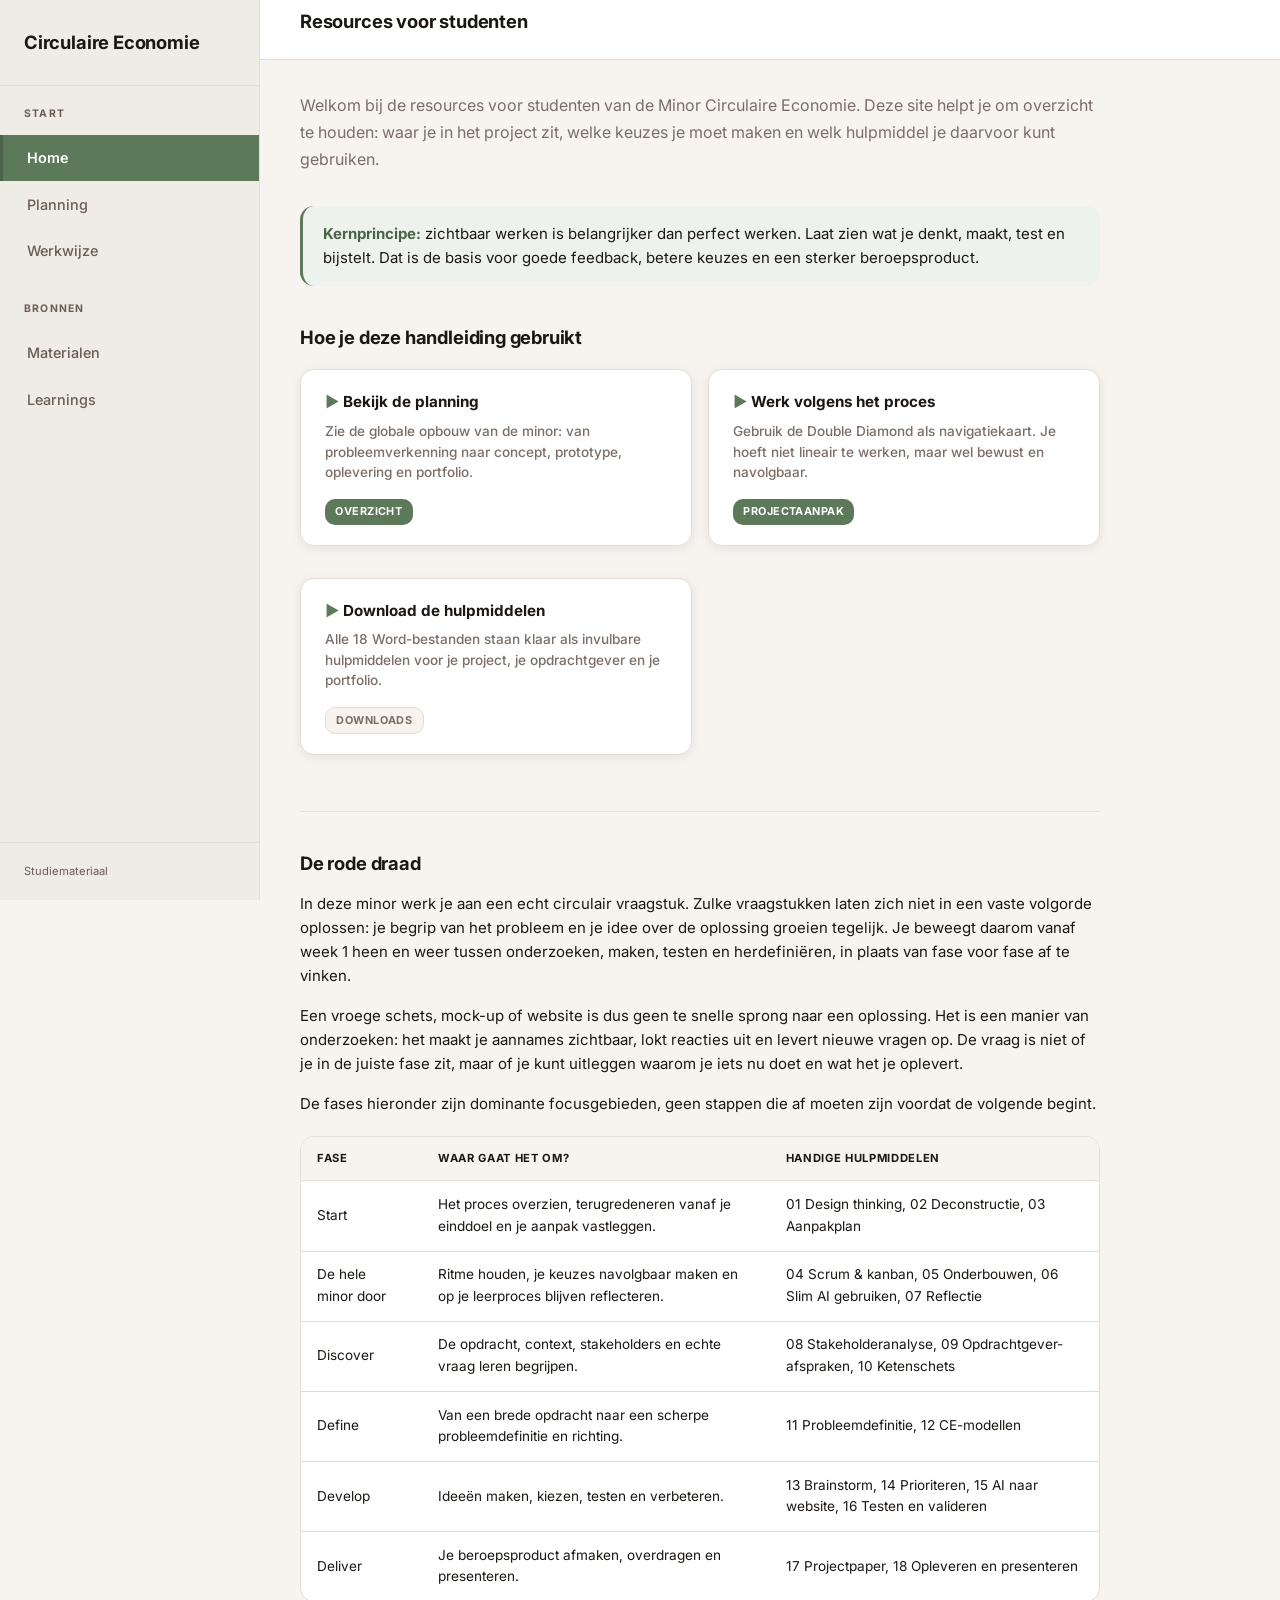
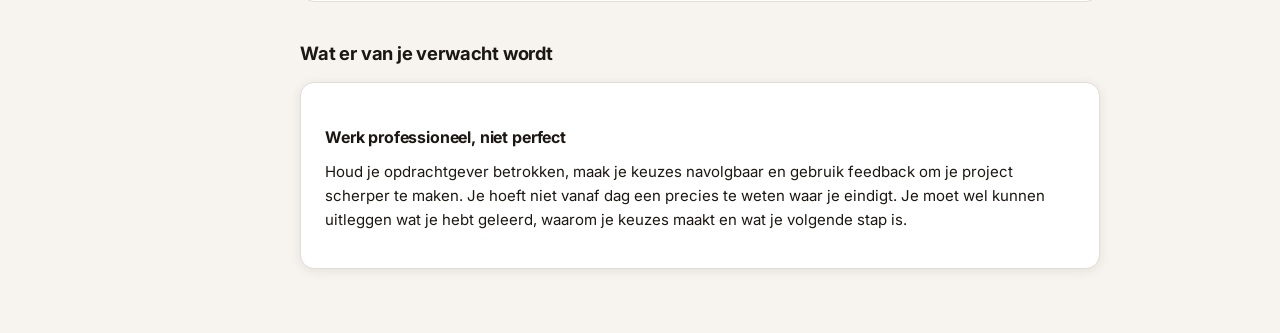
==== index.html @ d9926cb7 "Green Office-ontwerp en HAN-vermeldingen eruit De site is niet officieel van de HAN; met de naam ero" ====
<!DOCTYPE html>
<html lang="nl">
<head>
  <meta charset="UTF-8">
  <meta name="viewport" content="width=device-width, initial-scale=1.0">
  <title>Resources voor studenten | Circulaire Economie</title>
  <link rel="preconnect" href="https://fonts.googleapis.com">
  <link rel="preconnect" href="https://fonts.gstatic.com" crossorigin>
  <link rel="stylesheet" href="https://fonts.googleapis.com/css2?family=Inter:wght@400;500;600;700&display=swap">
  <link rel="stylesheet" href="style.css">
</head>
<body>
  <div class="layout">
    <div class="sidebar-overlay" onclick="toggleMenu()"></div>
    <aside class="sidebar" id="sidebar">
      <div class="sidebar-header">
        <div class="sidebar-brand">
          <span class="brand-title">Circulaire Economie</span>
        </div>
      </div>
      <nav class="sidebar-nav">
        <div class="nav-section">
          <div class="nav-section-title">Start</div>
          <a href="index.html" class="nav-link active">Home</a>
          <a href="planning.html" class="nav-link">Planning</a>
          <a href="werkwijze.html" class="nav-link">Werkwijze</a>
        </div>
        <div class="nav-section">
          <div class="nav-section-title">Bronnen</div>
          <a href="materialen.html" class="nav-link">Materialen</a>
          <a href="learnings.html" class="nav-link">Learnings</a>
        </div>
      </nav>
      <div class="sidebar-footer">Studiemateriaal</div>
    </aside>

    <main class="main">
      <header class="main-header">
        <button class="mobile-menu-btn" onclick="toggleMenu()">&#9776;</button>
        <h1 class="page-title">Resources voor studenten</h1>
      </header>

      <div class="main-content">
        <p class="lead">
          Welkom bij de resources voor studenten van de Minor Circulaire Economie. Deze site helpt je om overzicht te houden:
          waar je in het project zit, welke keuzes je moet maken en welk hulpmiddel je daarvoor kunt gebruiken.
        </p>

        <div class="callout callout-primary">
          <p><strong>Kernprincipe:</strong> zichtbaar werken is belangrijker dan perfect werken. Laat zien wat je denkt,
          maakt, test en bijstelt. Dat is de basis voor goede feedback, betere keuzes en een sterker beroepsproduct.</p>
        </div>

        <h2>Hoe je deze handleiding gebruikt</h2>
        <div class="card-grid">
          <a href="planning.html" class="card-link">
            <div class="card">
              <div class="card-title"><span class="icon">&#9654;</span> Bekijk de planning</div>
              <p class="card-text">Zie de globale opbouw van de minor: van probleemverkenning naar concept, prototype, oplevering en portfolio.</p>
              <span class="badge badge-primary">Overzicht</span>
            </div>
          </a>
          <a href="werkwijze.html" class="card-link">
            <div class="card">
              <div class="card-title"><span class="icon">&#9654;</span> Werk volgens het proces</div>
              <p class="card-text">Gebruik de Double Diamond als navigatiekaart. Je hoeft niet lineair te werken, maar wel bewust en navolgbaar.</p>
              <span class="badge badge-primary">Projectaanpak</span>
            </div>
          </a>
          <a href="materialen.html" class="card-link">
            <div class="card">
              <div class="card-title"><span class="icon">&#9654;</span> Download de hulpmiddelen</div>
              <p class="card-text">Alle 18 Word-bestanden staan klaar als invulbare hulpmiddelen voor je project, je opdrachtgever en je portfolio.</p>
              <span class="badge badge-muted">Downloads</span>
            </div>
          </a>
        </div>

        <div class="divider"></div>

        <h2>De rode draad</h2>
        <p>
          In deze minor werk je aan een echt circulair vraagstuk. Zulke vraagstukken laten zich niet in een vaste
          volgorde oplossen: je begrip van het probleem en je idee over de oplossing groeien tegelijk. Je beweegt
          daarom vanaf week 1 heen en weer tussen onderzoeken, maken, testen en herdefiniëren, in plaats van fase
          voor fase af te vinken.
        </p>
        <p>
          Een vroege schets, mock-up of website is dus geen te snelle sprong naar een oplossing. Het is een manier
          van onderzoeken: het maakt je aannames zichtbaar, lokt reacties uit en levert nieuwe vragen op. De vraag
          is niet of je in de juiste fase zit, maar of je kunt uitleggen waarom je iets nu doet en wat het je oplevert.
        </p>
        <p>
          De fases hieronder zijn dominante focusgebieden, geen stappen die af moeten zijn voordat de volgende begint.
        </p>

        <div class="table-wrap">
          <table>
            <thead>
              <tr>
                <th>Fase</th>
                <th>Waar gaat het om?</th>
                <th>Handige hulpmiddelen</th>
              </tr>
            </thead>
            <tbody>
              <tr>
                <td>Start</td>
                <td>Het proces overzien, terugredeneren vanaf je einddoel en je aanpak vastleggen.</td>
                <td>01 Design thinking, 02 Deconstructie, 03 Aanpakplan</td>
              </tr>
              <tr>
                <td>De hele minor door</td>
                <td>Ritme houden, je keuzes navolgbaar maken en op je leerproces blijven reflecteren.</td>
                <td>04 Scrum &amp; kanban, 05 Onderbouwen, 06 Slim AI gebruiken, 07 Reflectie</td>
              </tr>
              <tr>
                <td>Discover</td>
                <td>De opdracht, context, stakeholders en echte vraag leren begrijpen.</td>
                <td>08 Stakeholderanalyse, 09 Opdrachtgever-afspraken, 10 Ketenschets</td>
              </tr>
              <tr>
                <td>Define</td>
                <td>Van een brede opdracht naar een scherpe probleemdefinitie en richting.</td>
                <td>11 Probleemdefinitie, 12 CE-modellen</td>
              </tr>
              <tr>
                <td>Develop</td>
                <td>Ideeën maken, kiezen, testen en verbeteren.</td>
                <td>13 Brainstorm, 14 Prioriteren, 15 AI naar website, 16 Testen en valideren</td>
              </tr>
              <tr>
                <td>Deliver</td>
                <td>Je beroepsproduct afmaken, overdragen en presenteren.</td>
                <td>17 Projectpaper, 18 Opleveren en presenteren</td>
              </tr>
            </tbody>
          </table>
        </div>

        <h2>Wat er van je verwacht wordt</h2>
        <div class="card">
          <h3>Werk professioneel, niet perfect</h3>
          <p>
            Houd je opdrachtgever betrokken, maak je keuzes navolgbaar en gebruik feedback om je project scherper te maken.
            Je hoeft niet vanaf dag een precies te weten waar je eindigt. Je moet wel kunnen uitleggen wat je hebt geleerd,
            waarom je keuzes maakt en wat je volgende stap is.
          </p>
        </div>
      </div>
    </main>
  </div>
  <script src="script.js"></script>
</body>
</html>
---- style.css ----
/* HAN Fonts */
/* CSS Variables */
:root {
  /* Green Office-palet, overgenomen uit lib/theme.dart van de Flutter-app. */
  --accent: #5C7A5A;            /* saliegroen */
  --accent-donker: #4A6349;
  --accent-licht: #EDF3EC;
  --accent-medium: #D0E3CF;
  --inkt: #1C1713;              /* warm bijna-zwart */
  --wit: #ffffff;

  --bg: #F7F4F0;                /* warm off-white */
  --surface: #ffffff;
  --vlak: #F2EEE9;
  --zijbalk: #EFEBE5;
  --border: #E4DDD6;
  --border-zacht: #EDE8E3;
  --text: #1C1713;
  --text-muted: #7A6E66;
  --text-light: #B0A49A;   /* alleen decoratief: haalt geen AA voor tekst */

  --warm: #7D6034;              /* zand, voor labels */
  --warm-licht: #F6F0E8;

  /* Voor kleine tekst op de warme vlakken: --text-muted haalt daar geen AA
     (4.16:1 op de zijbalk, 4.28:1 op een vlak). Deze tint wel. */
  --tekst-donker: #6B5D52;

  --sidebar-width: 260px;
  --header-height: 60px;
  --radius: 14px;
  --radius-sm: 10px;
  --shadow: 0 2px 12px rgba(0,0,0,0.08);
  --shadow-lg: 0 4px 18px rgba(0,0,0,0.10);
}

/* Reset */
*, *::before, *::after {
  box-sizing: border-box;
  margin: 0;
  padding: 0;
}

html {
  scroll-behavior: smooth;
}

body {
  font-family: Inter, -apple-system, "Segoe UI", Roboto, sans-serif;
  font-weight: 400;
  font-size: 15px;
  line-height: 1.6;
  color: var(--text);
  background: var(--bg);
  min-height: 100vh;
  -webkit-font-smoothing: antialiased;
}

/* Layout */
.layout {
  display: flex;
  min-height: 100vh;
}

/* Sidebar */
.sidebar {
  width: var(--sidebar-width);
  background: var(--zijbalk); border-right: 1px solid var(--border);
  position: fixed;
  top: 0;
  left: 0;
  bottom: 0;
  display: flex;
  flex-direction: column;
  z-index: 100;
}

.sidebar-header {
  padding: 1.75rem 1.5rem;
  border-bottom: 1px solid var(--border);
}

.sidebar-brand {
  display: flex;
  flex-direction: column;
  gap: 4px;
}

.brand-subtitle {
  font-size: 0.65rem;
  font-weight: 700;
  color: var(--accent);
  letter-spacing: 0.15em;
  text-transform: uppercase;
}

.brand-title {
  font-size: 1.15rem;
  font-weight: 700;
  color: var(--text);
  letter-spacing: -0.01em;
}

.sidebar-nav {
  flex: 1;
  padding: 1.25rem 0;
  overflow-y: auto;
}

.nav-section {
  margin-bottom: 1.75rem;
}

.nav-section-title {
  font-size: 0.65rem;
  font-weight: 700;
  color: var(--tekst-donker);
  text-transform: uppercase;
  letter-spacing: 0.12em;
  padding: 0 1.5rem;
  margin-bottom: 0.75rem;
}

.nav-link {
  display: flex;
  align-items: center;
  gap: 0.75rem;
  padding: 0.7rem 1.5rem;
  color: var(--tekst-donker);
  text-decoration: none;
  font-size: 0.9rem;
  font-weight: 500;
  transition: all 0.12s ease;
  border-left: 3px solid transparent;
  margin: 1px 0;
}

.nav-link:hover {
  background: rgba(0,0,0,0.04);
  color: var(--text);
  border-left-color: var(--border);
}

.nav-link.active {
  background: var(--accent);
  color: #ffffff;
  border-left-color: var(--accent-donker);
  font-weight: 600;
}

.nav-icon {
  font-size: 6px;
  opacity: 0;
}

.nav-link.active .nav-icon {
  opacity: 0;
}

.sidebar-footer {
  padding: 1.25rem 1.5rem;
  border-top: 1px solid var(--border);
  font-size: 0.7rem;
  color: var(--tekst-donker);
  line-height: 1.5;
}

/* Main Content */
.main {
  flex: 1;
  margin-left: var(--sidebar-width);
  min-height: 100vh;
  background: var(--bg);
  min-width: 0;
}

.main-header {
  background: var(--surface);
  border-bottom: 1px solid var(--border);
  padding: 0 2.5rem;
  height: var(--header-height);
  display: flex;
  align-items: center;
  position: sticky;
  top: 0;
  z-index: 50;
}

.page-title {
  font-size: 1.15rem;
  font-weight: 700;
  color: var(--inkt);
  letter-spacing: -0.01em;
}

.main-content {
  padding: 2rem 2.5rem 3rem;
  max-width: 880px;
  min-width: 0;
}

/* Typography */
h1, h2, h3, h4 {
  color: var(--inkt);
  font-weight: 700;
  line-height: 1.3;
  letter-spacing: -0.01em;
}

h1 { font-size: 1.5rem; margin-bottom: 1rem; }
h2 { font-size: 1.15rem; margin: 2.5rem 0 1rem; color: var(--text); }
h3 { font-size: 1rem; margin: 1.5rem 0 0.75rem; }

p {
  margin-bottom: 1rem;
  color: var(--text);
}

.lead {
  font-size: 1rem;
  color: var(--text-muted);
  margin-bottom: 2rem;
  line-height: 1.7;
}

/* Cards */
.card {
  background: var(--surface);
  border: 1px solid var(--border);
  border-radius: var(--radius);
  padding: 1.25rem 1.5rem;
  margin-bottom: 1rem;
  box-shadow: var(--shadow);
  transition: border-color 0.15s ease, box-shadow 0.15s ease;
}

.card:hover {
  border-color: #ccc;
}

.card-title {
  font-size: 0.95rem;
  font-weight: 700;
  color: var(--inkt);
  margin-bottom: 0.4rem;
}

.card-title .icon {
  color: var(--accent);
}

.card-text {
  font-size: 0.85rem;
  color: var(--text-muted);
  line-height: 1.5;
}

/* Grid */
.card-grid {
  display: grid;
  grid-template-columns: repeat(auto-fill, minmax(260px, 1fr));
  gap: 1rem;
  margin: 1.25rem 0;
}

.card-link {
  text-decoration: none;
  display: block;
  transition: transform 0.12s ease;
}

.card-link:hover {
  transform: translateY(-2px);
}

.card-link:hover .card {
  box-shadow: var(--shadow-lg);
  border-color: var(--accent);
}

/* Lists */
ul, ol {
  margin: 0 0 1rem 1.25rem;
}

li {
  margin-bottom: 0.4rem;
  color: var(--text);
}

li strong {
  color: var(--inkt);
}

/* Tables */
.table-wrap {
  overflow-x: auto;
  margin: 1.25rem 0;
  border-radius: var(--radius);
  border: 1px solid var(--border);
  background: var(--surface);
  max-width: 100%;
  -webkit-overflow-scrolling: touch;
}

table {
  width: 100%;
  border-collapse: collapse;
  font-size: 0.85rem;
}

th, td {
  padding: 0.8rem 1rem;
  text-align: left;
  border-bottom: 1px solid var(--border);
}

.time {
  display: inline-block;
  margin: 0.15rem 0.35rem 0.15rem 0;
  padding: 0.1rem 0.35rem;
  border-radius: var(--radius-sm);
  background: var(--accent-licht);
  color: var(--accent-donker);
  font-size: 0.68rem;
  font-weight: 700;
  line-height: 1.3;
  white-space: nowrap;
}

.day-schedule {
  display: grid;
  gap: 0.35rem;
}

.slot {
  display: grid;
  grid-template-columns: 5.9rem minmax(0, 1fr);
  gap: 0.65rem;
  align-items: start;
  padding: 0.25rem 0;
  border-bottom: 1px solid rgba(0, 0, 0, 0.06);
}

.slot:last-child {
  border-bottom: none;
}

.slot-time {
  color: var(--accent-donker);
  font-size: 0.7rem;
  font-weight: 700;
  line-height: 1.35;
  white-space: nowrap;
}

.slot-title {
  min-width: 0;
  color: var(--text);
  line-height: 1.35;
}

.slot-title small {
  display: block;
  margin-top: 0.15rem;
  color: var(--text-muted);
  font-size: 0.72rem;
  line-height: 1.35;
}

th {
  background: var(--bg);
  font-weight: 700;
  color: var(--inkt);
  font-size: 0.7rem;
  text-transform: uppercase;
  letter-spacing: 0.06em;
}

tr:last-child td {
  border-bottom: none;
}

tr:hover td {
  background: var(--accent-licht);
}

/* Badges */
.badge {
  display: inline-block;
  padding: 0.25rem 0.65rem;
  font-size: 0.68rem;
  font-weight: 700;
  border-radius: var(--radius-sm);
  text-transform: uppercase;
  letter-spacing: 0.04em;
}

.badge-primary {
  background: var(--accent);
  color: var(--wit);
}

.badge-muted {
  background: var(--bg);
  color: var(--text-muted);
  border: 1px solid var(--border);
}

/* Callouts */
.callout {
  padding: 1rem 1.25rem;
  border-radius: var(--radius);
  margin: 1.5rem 0;
  border-left: 3px solid;
  background: var(--surface);
}

.callout-primary {
  border-color: var(--accent);
  background: var(--accent-licht);
}

.callout-primary strong {
  color: var(--accent-donker);
}

.callout-info {
  border-color: var(--inkt);
  background: var(--surface);
}

.callout-info strong {
  color: var(--inkt);
}

.callout p:last-child {
  margin-bottom: 0;
}

/* Links */
a {
  color: var(--accent);
  text-decoration: none;
  font-weight: 500;
}

a:hover {
  text-decoration: underline;
}

/* Buttons */
.btn {
  display: inline-flex;
  align-items: center;
  gap: 0.5rem;
  padding: 0.55rem 1.1rem;
  font-size: 0.8rem;
  font-weight: 700;
  border-radius: var(--radius-sm);
  border: none;
  cursor: pointer;
  text-decoration: none;
  transition: all 0.12s ease;
  text-transform: uppercase;
  letter-spacing: 0.03em;
}

.btn-primary {
  background: var(--accent);
  color: var(--wit);
}

.btn-primary:hover {
  background: var(--accent-donker);
  text-decoration: none;
}

.btn-outline {
  background: transparent;
  border: 1px solid var(--border);
  color: var(--text);
}

.btn-outline:hover {
  border-color: var(--accent);
  background: var(--accent);
  color: var(--wit);
  text-decoration: none;
}

/* Section divider */
.divider {
  height: 1px;
  background: var(--border);
  margin: 2.5rem 0;
}

/* Placeholder */
.placeholder {
  background: var(--surface);
  border: 1px dashed var(--border);
  border-radius: var(--radius);
  padding: 2rem;
  text-align: center;
  color: var(--text-muted);
  font-size: 0.85rem;
}

/* Mobile menu button */
.mobile-menu-btn {
  display: none;
  background: var(--inkt);
  border: none;
  color: white;
  width: 44px;
  height: 44px;
  border-radius: var(--radius-sm);
  cursor: pointer;
  font-size: 1.5rem;
  line-height: 1;
  margin-right: 1rem;
  -webkit-tap-highlight-color: transparent;
  touch-action: manipulation;
}

.mobile-menu-btn:hover,
.mobile-menu-btn:active {
  background: #333;
}

/* Mobile overlay */
.sidebar-overlay {
  display: none;
  position: fixed;
  top: 0;
  left: 0;
  right: 0;
  bottom: 0;
  background: rgba(0,0,0,0.5);
  z-index: 99;
  -webkit-tap-highlight-color: transparent;
  touch-action: manipulation;
}

/* Responsive */
@media (max-width: 1024px) {
  .mobile-menu-btn {
    display: flex;
    align-items: center;
    justify-content: center;
    position: relative;
    z-index: 60;
  }

  .sidebar {
    transform: translateX(-100%);
    transition: transform 0.25s ease;
  }

  .sidebar.open {
    transform: translateX(0);
  }

  .sidebar-overlay.open {
    display: block;
  }

  .main {
    margin-left: 0;
  }

  .main-header {
    padding: 0 1rem;
    position: sticky;
    top: 0;
    z-index: 50;
  }

  .main-content {
    padding: 1.5rem 1rem;
  }

  .page-title {
    font-size: 1rem;
  }

  .quick-nav {
    flex-wrap: wrap;
  }

  .quick-nav a {
    font-size: 0.75rem;
    padding: 0.4rem 0.75rem;
  }

  .grade-scale {
    grid-template-columns: repeat(2, 1fr);
  }

  .indicator-grid {
    grid-template-columns: repeat(2, 1fr);
  }
}

/* Collapsible sections */
.collapsible {
  background: var(--surface);
  border: 1px solid var(--border);
  border-radius: var(--radius);
  margin-bottom: 0.75rem;
  overflow: hidden;
}

.collapsible-header {
  display: flex;
  align-items: center;
  justify-content: space-between;
  padding: 1rem 1.25rem;
  cursor: pointer;
  background: var(--surface);
  transition: background 0.12s ease;
  user-select: none;
}

.collapsible-header:hover {
  background: var(--bg);
}

.collapsible-title {
  font-size: 0.95rem;
  font-weight: 700;
  color: var(--inkt);
  margin: 0;
}

.collapsible-icon {
  width: 20px;
  height: 20px;
  display: flex;
  align-items: center;
  justify-content: center;
  color: var(--text-muted);
  transition: transform 0.2s ease;
  font-size: 1.2rem;
  font-weight: 300;
}

.collapsible.open .collapsible-icon {
  transform: rotate(45deg);
}

.collapsible-content {
  display: none;
  padding: 0 1.25rem 1.25rem;
  border-top: 1px solid var(--border);
}

.collapsible.open .collapsible-content {
  display: block;
}

/* Quick links / jump nav */
.quick-nav {
  display: flex;
  flex-wrap: wrap;
  gap: 0.5rem;
  margin: 1.5rem 0;
}

.quick-nav a {
  display: inline-block;
  padding: 0.5rem 1rem;
  background: var(--surface);
  border: 1px solid var(--border);
  border-radius: var(--radius-sm);
  font-size: 0.8rem;
  font-weight: 600;
  color: var(--text);
  transition: all 0.12s ease;
}

.quick-nav a:hover {
  border-color: var(--accent);
  color: var(--accent);
  text-decoration: none;
}

/* Download list */
.download-list {
  display: grid;
  gap: 0.75rem;
  margin: 1.25rem 0;
}

.download-card {
  display: grid;
  grid-template-columns: 1fr auto;
  align-items: center;
  gap: 1rem;
  background: var(--surface);
  border: 1px solid var(--border);
  border-radius: var(--radius);
  box-shadow: var(--shadow);
  padding: 1rem 1.25rem;
}

.download-card h3 {
  margin: 0 0 0.25rem;
  font-size: 0.95rem;
}

.download-card p {
  margin: 0;
  color: var(--text-muted);
  font-size: 0.85rem;
  line-height: 1.5;
}

.download-card .download-meta {
  margin-top: 0.5rem;
  color: var(--text-muted);
  font-size: 0.78rem;
}

.download-card .download-meta strong {
  color: var(--text-muted);
  font-weight: 700;
}

.section-intro {
  margin: -0.5rem 0 0;
  color: var(--text-muted);
  font-size: 0.85rem;
}

@media (max-width: 640px) {
  .download-card {
    grid-template-columns: 1fr;
    align-items: stretch;
  }

  .download-card .btn {
    justify-content: center;
  }

  table {
    table-layout: auto;
    min-width: 760px;
    font-size: 0.72rem;
  }

  th,
  td {
    padding: 0.55rem 0.4rem;
    overflow-wrap: anywhere;
    word-break: normal;
  }

  td small {
    font-size: 0.65rem;
  }

  .slot {
    grid-template-columns: 5rem minmax(0, 1fr);
    gap: 0.45rem;
  }

  .slot-time {
    font-size: 0.62rem;
  }
}

/* Print */
@media print {
  .sidebar {
    display: none;
  }

  .main {
    margin-left: 0;
  }

  .collapsible-content {
    display: block !important;
  }
}

/* Fasetoelichting bij de planning */
.fases {
  list-style: none;
  margin: 0 0 2rem;
  padding: 0;
  display: grid;
  gap: 0.4rem;
}

.fases li {
  padding: 0.55rem 0.9rem;
  background: var(--surface);
  border: 1px solid var(--border);
  border-radius: var(--radius-sm);
  font-size: 0.86rem;
  color: var(--text-muted);
}

.fases li strong { color: var(--accent-donker); }
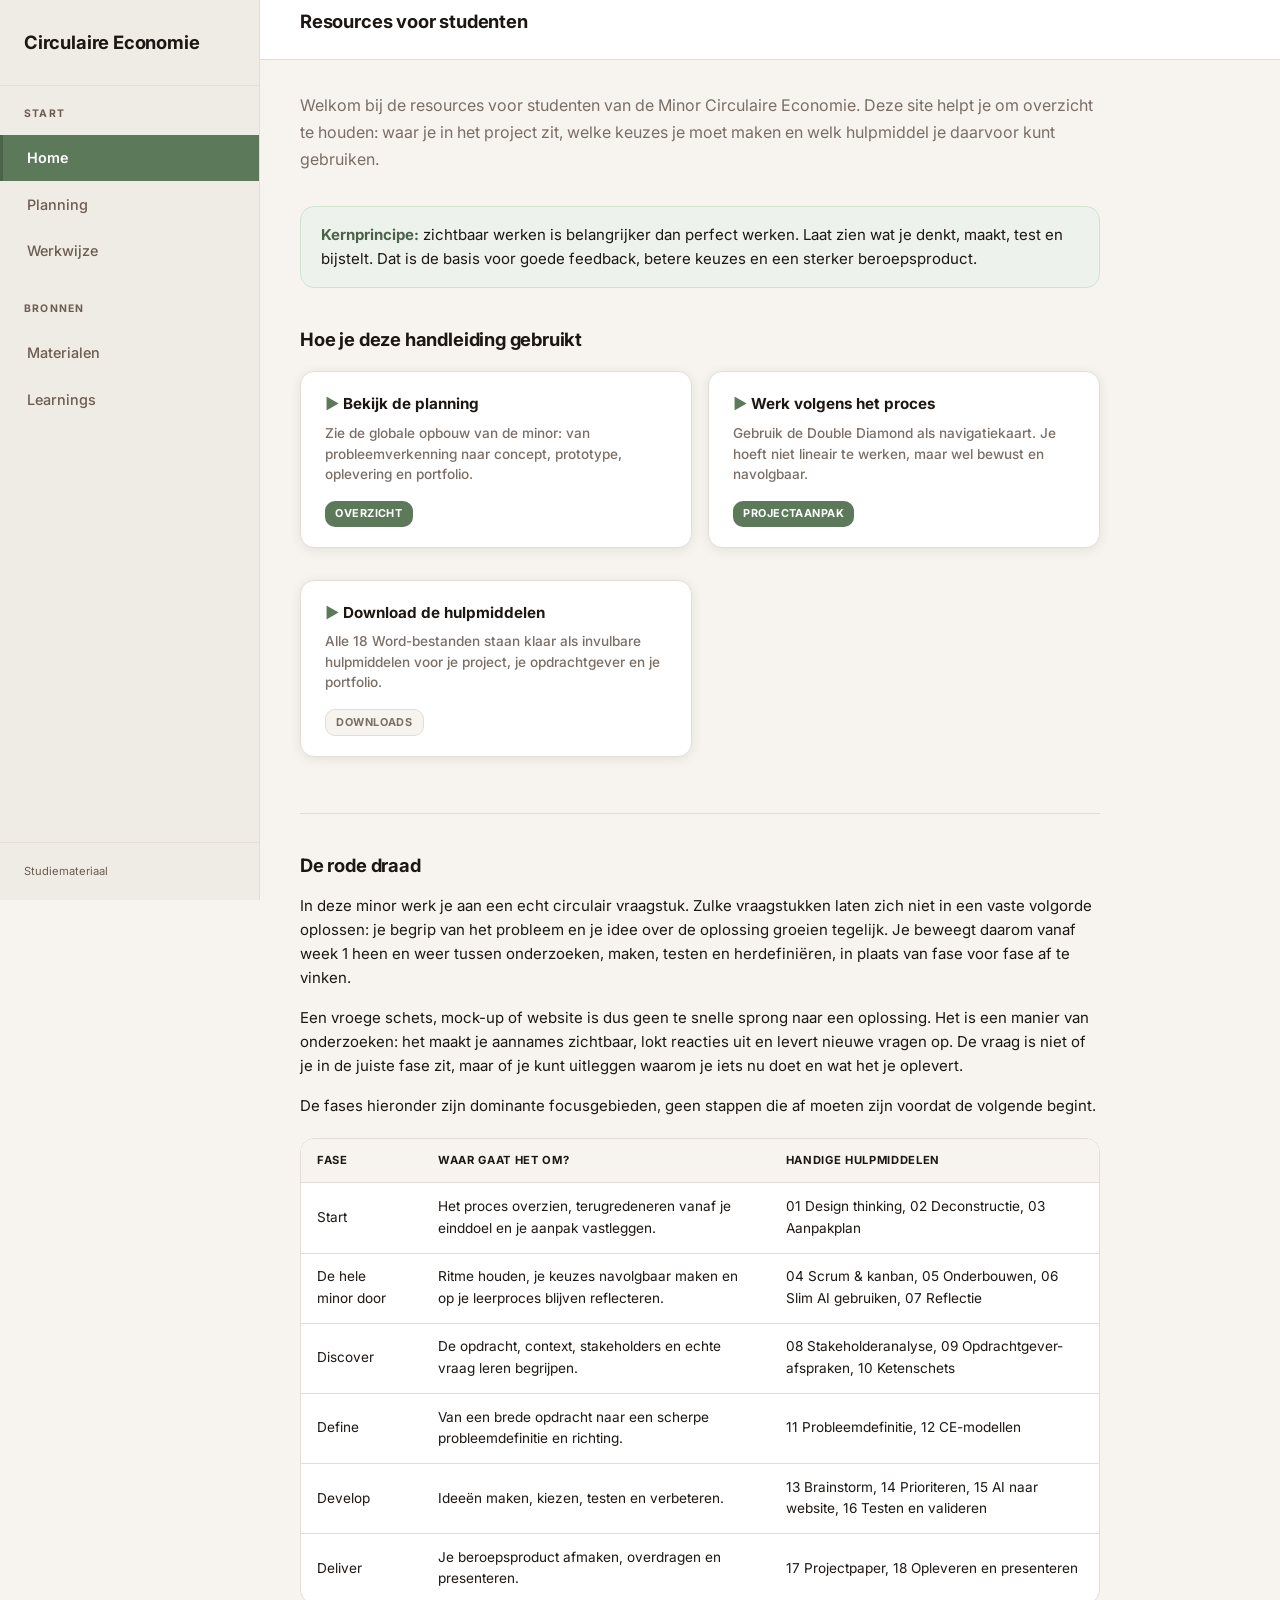
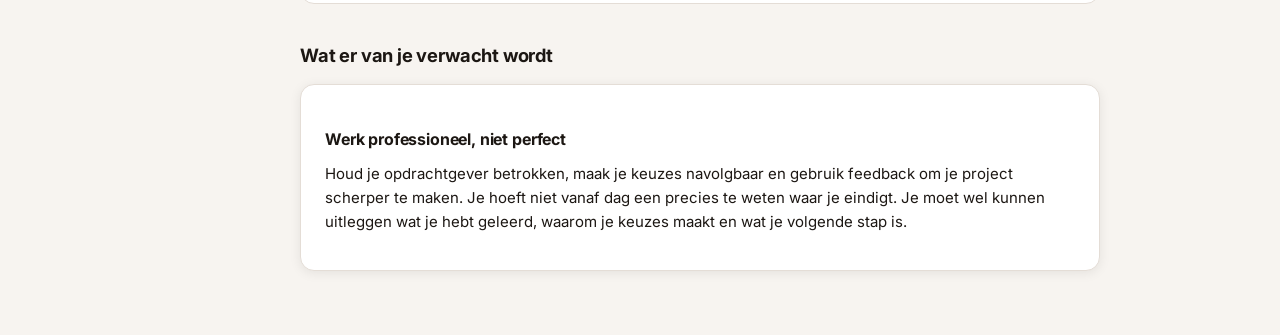
==== commit 02f51893: "Stylesheet naar v=3 Het versienummer stond nog op v=2 van vóór de kaderwijziging, dus wie de site al" ====
--- a/index.html
+++ b/index.html
@@ -7,7 +7,7 @@
   <link rel="preconnect" href="https://fonts.googleapis.com">
   <link rel="preconnect" href="https://fonts.gstatic.com" crossorigin>
   <link rel="stylesheet" href="https://fonts.googleapis.com/css2?family=Inter:wght@400;500;600;700&display=swap">
-  <link rel="stylesheet" href="style.css">
+  <link rel="stylesheet" href="style.css?v=3">
 </head>
 <body>
   <div class="layout">
@@ -150,6 +150,6 @@
       </div>
     </main>
   </div>
-  <script src="script.js"></script>
+  <script src="script.js?v=3"></script>
 </body>
 </html>
--- a/style.css
+++ b/style.css
@@ -412,13 +412,13 @@
   padding: 1rem 1.25rem;
   border-radius: var(--radius);
   margin: 1.5rem 0;
-  border-left: 3px solid;
-  background: var(--surface);
+  background: var(--vlak);
+  border: 1px solid var(--border);
 }
 
 .callout-primary {
-  border-color: var(--accent);
   background: var(--accent-licht);
+  border-color: var(--accent-medium);
 }
 
 .callout-primary strong {
@@ -426,12 +426,12 @@
 }
 
 .callout-info {
-  border-color: var(--inkt);
-  background: var(--surface);
+  background: var(--vlak);
+  border-color: var(--border);
 }
 
 .callout-info strong {
-  color: var(--inkt);
+  color: var(--text);
 }
 
 .callout p:last-child {
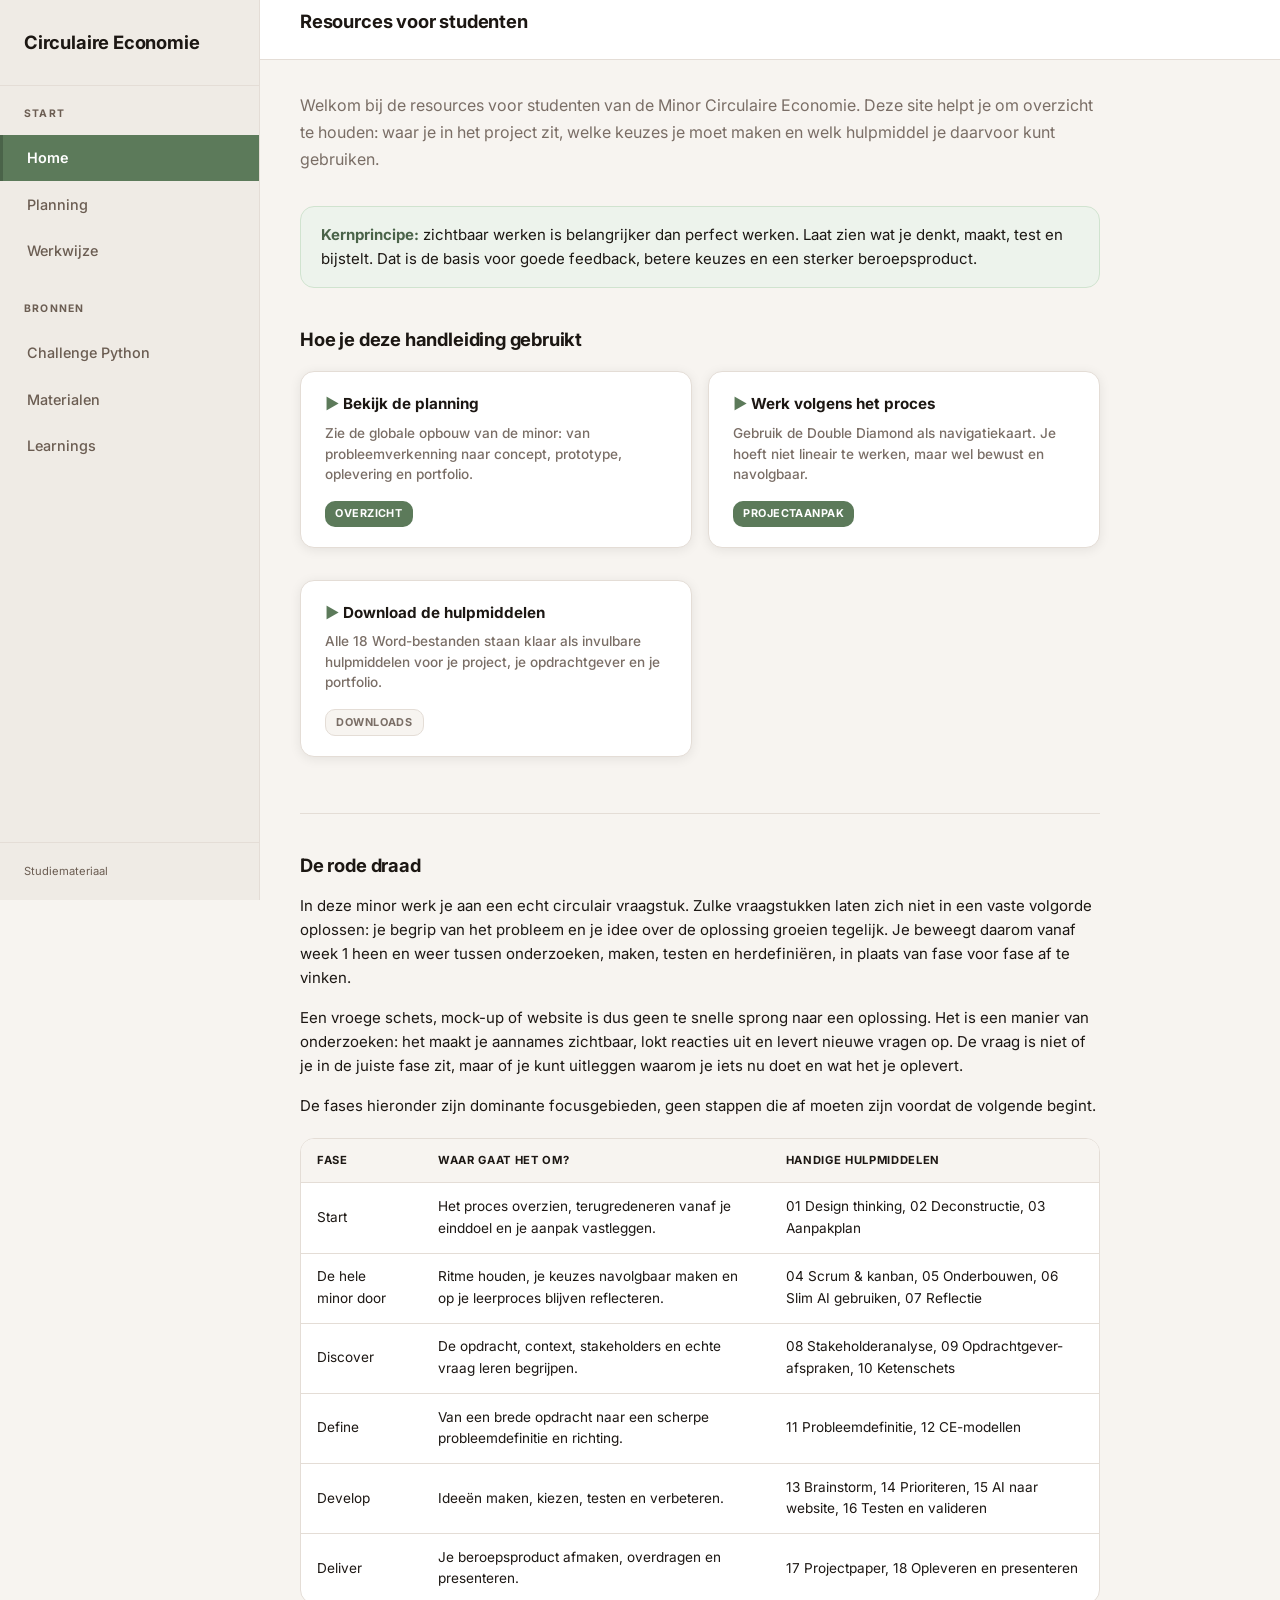
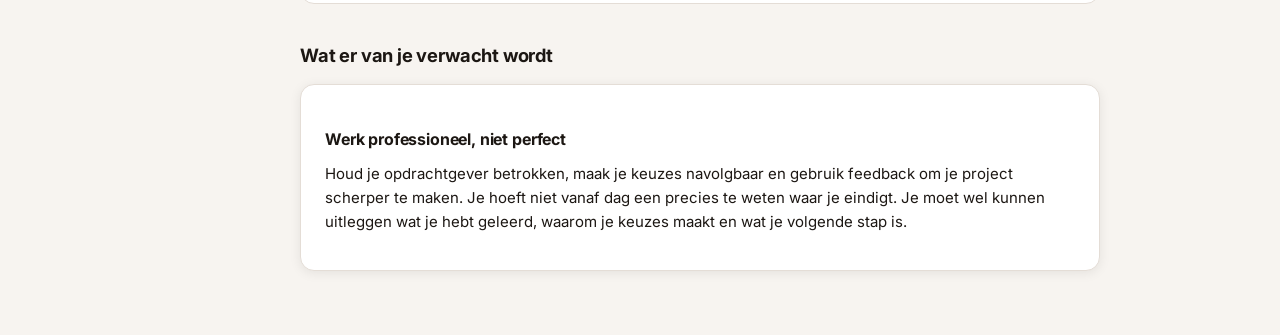
==== commit 40f6ba51: "Challenge Python als eigen pagina, met nav-link boven Materialen Co-Authored-By: Claude Opus 5 <nore" ====
--- a/index.html
+++ b/index.html
@@ -27,7 +27,7 @@
         </div>
         <div class="nav-section">
           <div class="nav-section-title">Bronnen</div>
-          <a href="materialen.html" class="nav-link">Materialen</a>
+          <a href="challenge.html" class="nav-link">Challenge Python</a><a href="materialen.html" class="nav-link">Materialen</a>
           <a href="learnings.html" class="nav-link">Learnings</a>
         </div>
       </nav>
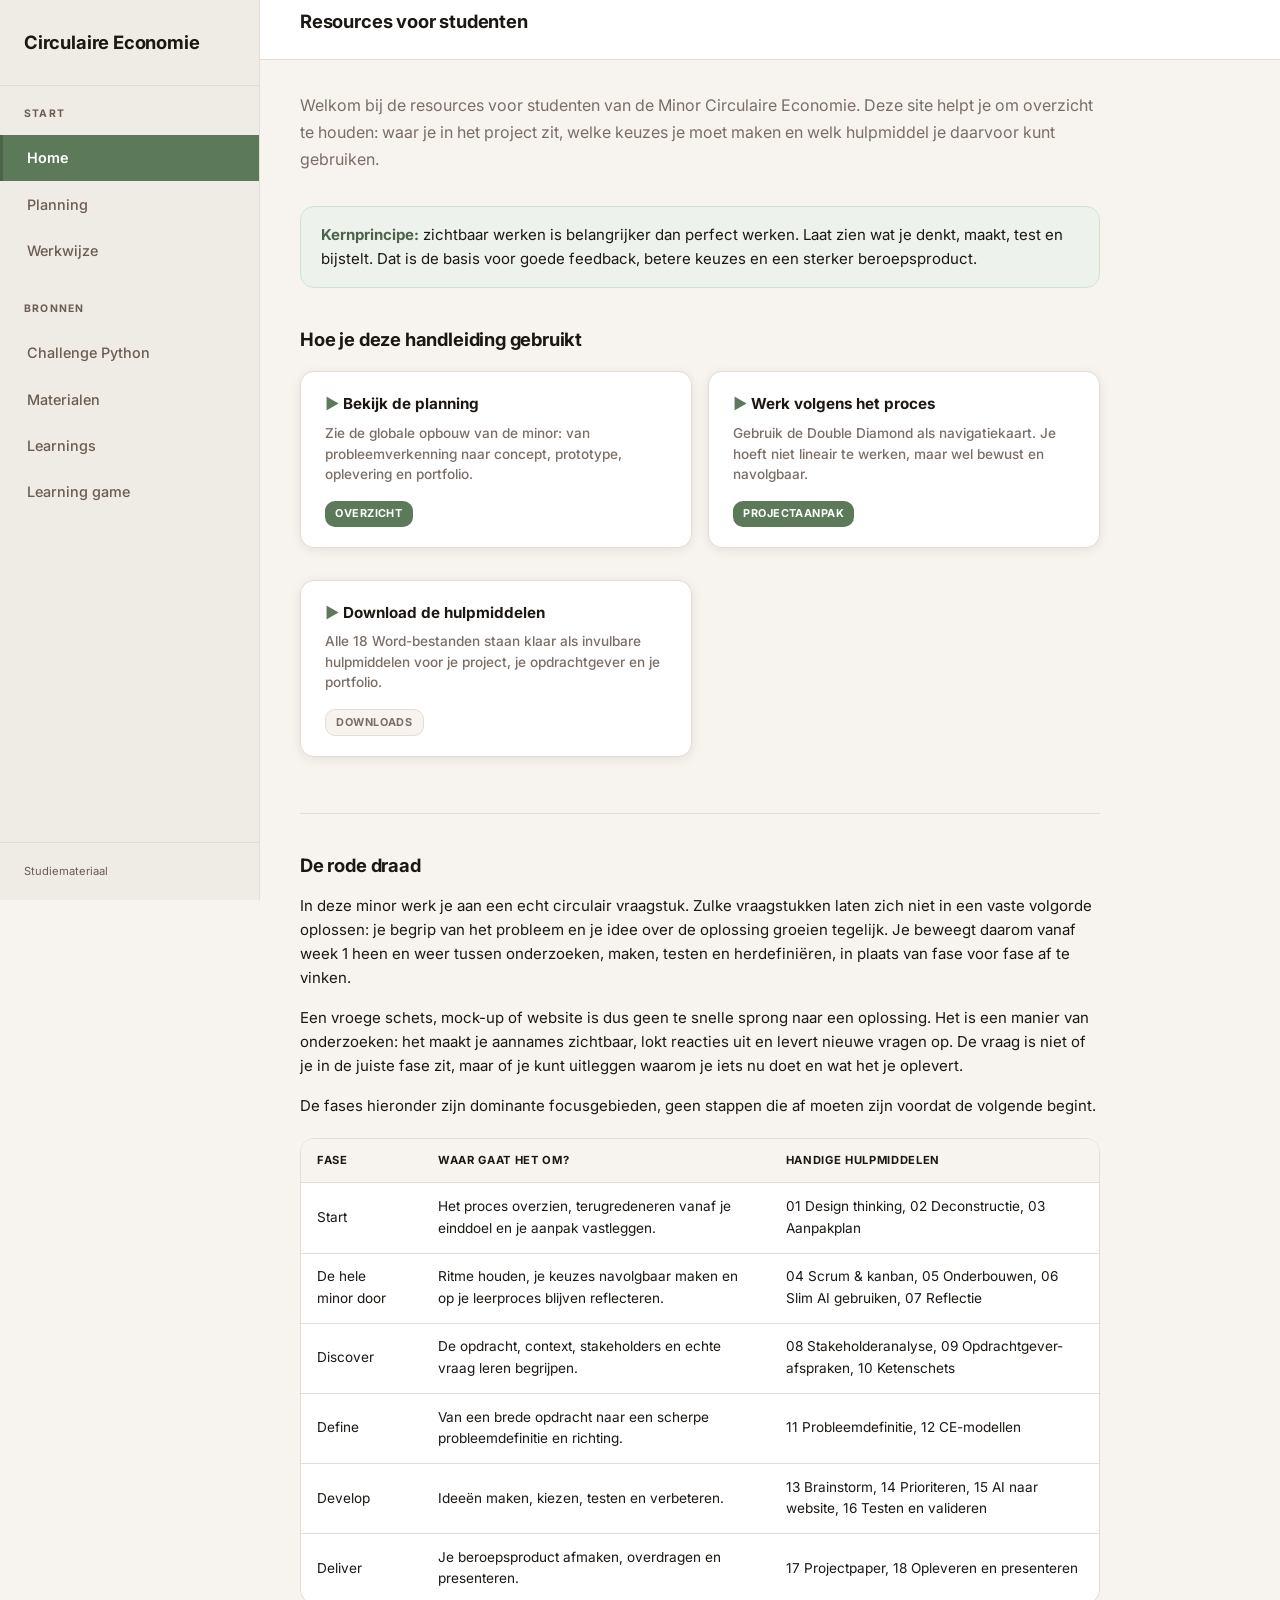
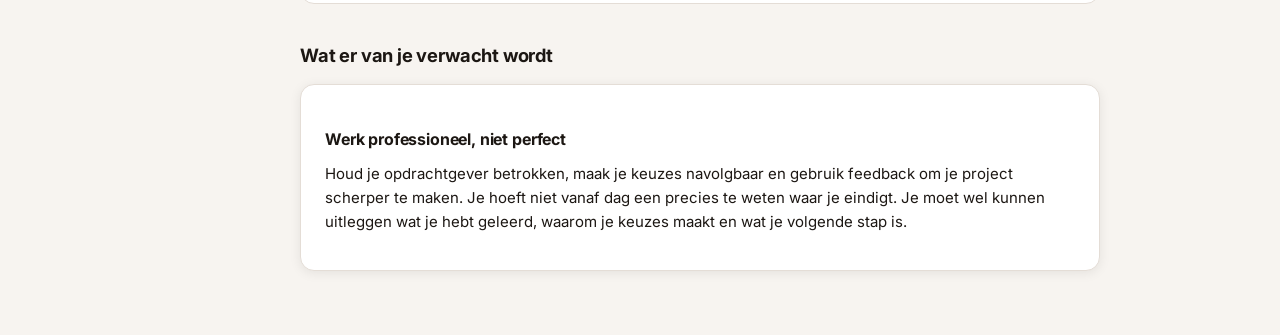
==== commit a4e19c2c: "Learning game: quiz-arcade over de twee curriculum-e-learnings Nieuwe pagina game.html met vijf spel" ====
--- a/index.html
+++ b/index.html
@@ -28,7 +28,7 @@
         <div class="nav-section">
           <div class="nav-section-title">Bronnen</div>
           <a href="challenge.html" class="nav-link">Challenge Python</a><a href="materialen.html" class="nav-link">Materialen</a>
-          <a href="learnings.html" class="nav-link">Learnings</a>
+          <a href="learnings.html" class="nav-link">Learnings</a><a href="game.html" class="nav-link">Learning game</a>
         </div>
       </nav>
       <div class="sidebar-footer">Studiemateriaal</div>
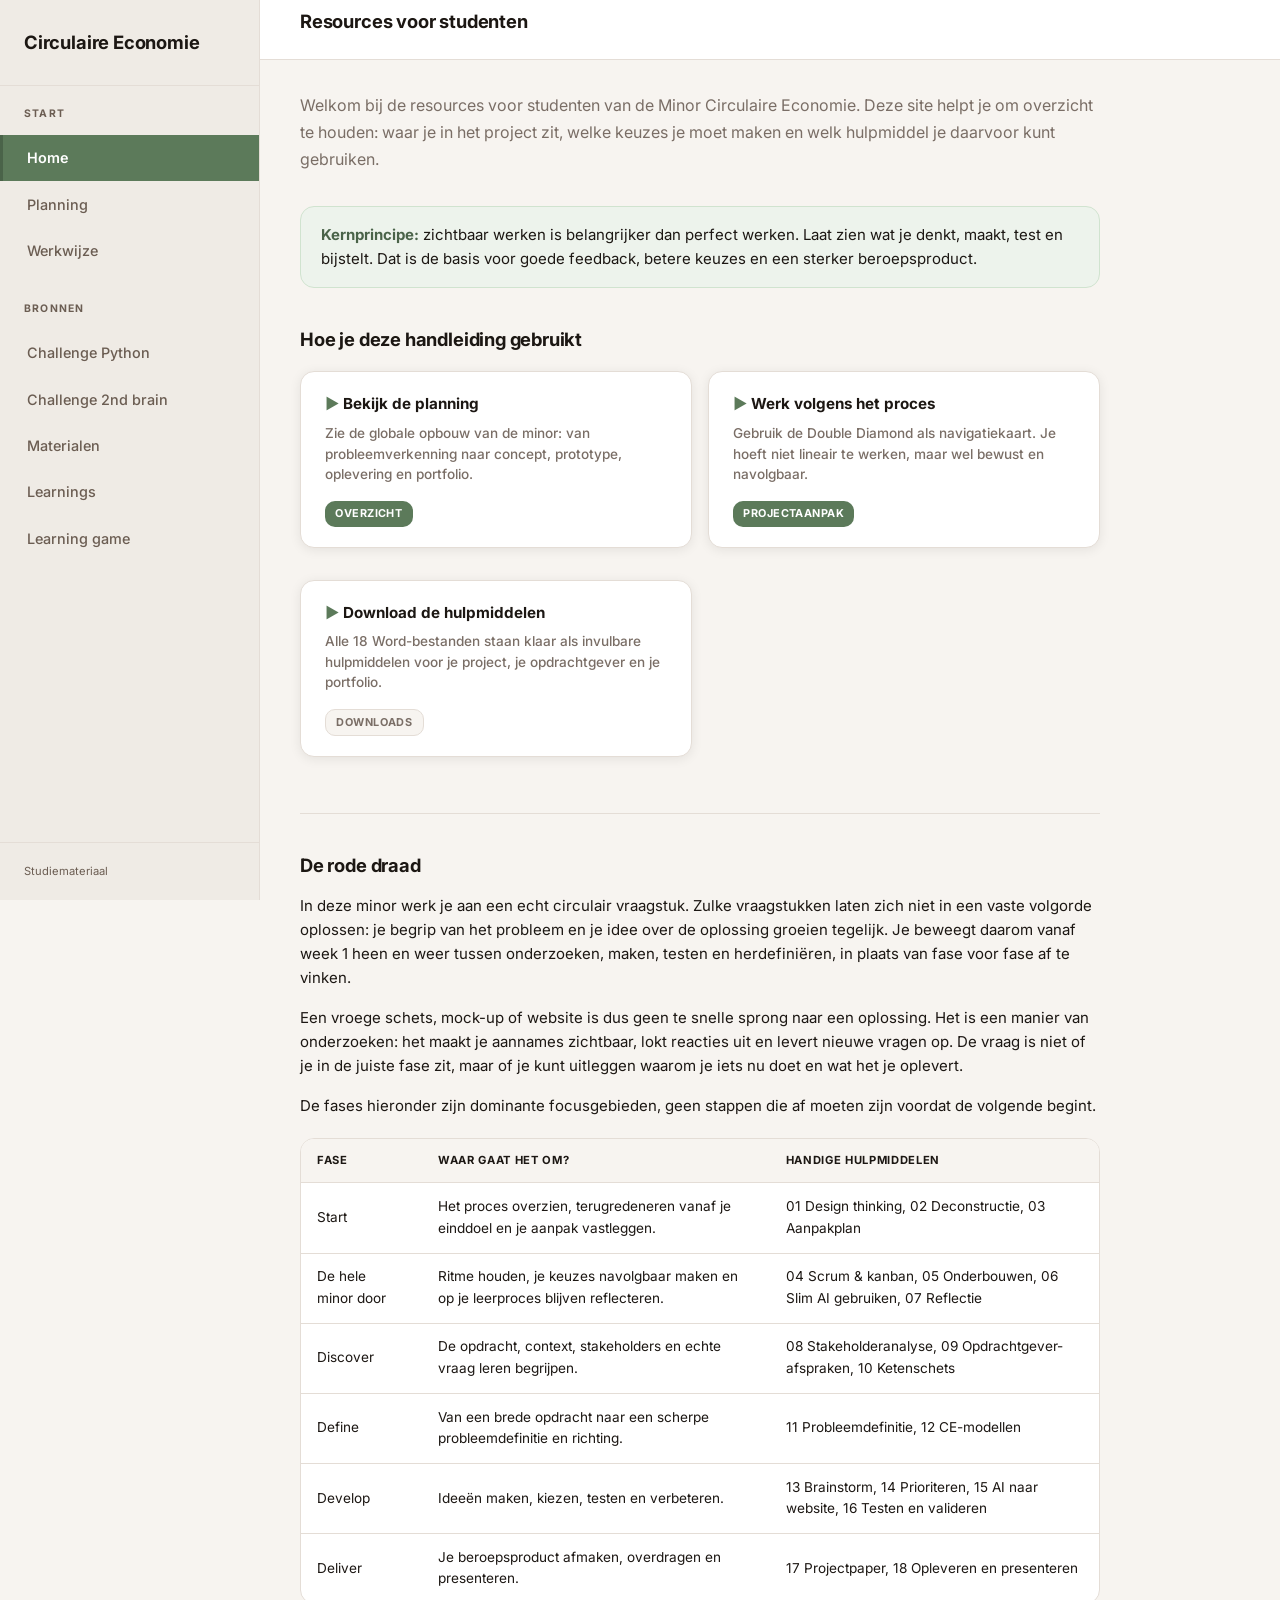
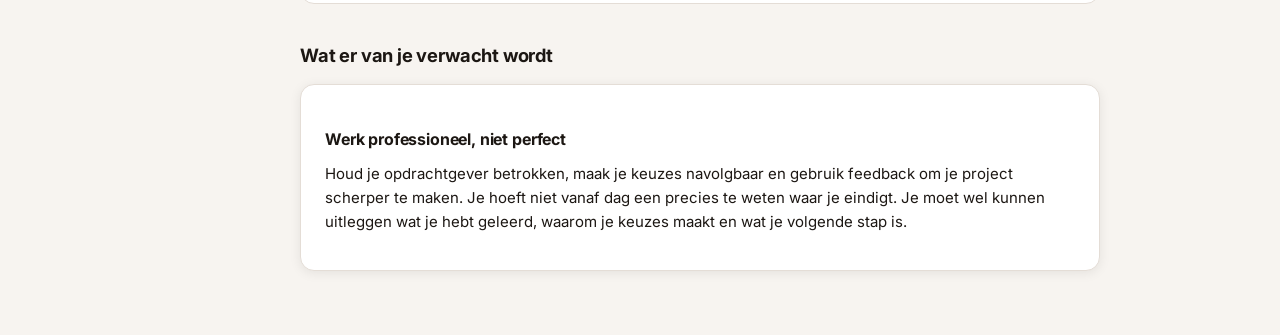
==== commit 7678be26: "Challenge 2nd brain: pagina met kopieerbare en downloadbare prompt Nieuwe pagina 2nd-brain.html, pro" ====
--- a/index.html
+++ b/index.html
@@ -27,7 +27,7 @@
         </div>
         <div class="nav-section">
           <div class="nav-section-title">Bronnen</div>
-          <a href="challenge.html" class="nav-link">Challenge Python</a><a href="materialen.html" class="nav-link">Materialen</a>
+          <a href="challenge.html" class="nav-link">Challenge Python</a><a href="2nd-brain.html" class="nav-link">Challenge 2nd brain</a><a href="materialen.html" class="nav-link">Materialen</a>
           <a href="learnings.html" class="nav-link">Learnings</a><a href="game.html" class="nav-link">Learning game</a>
         </div>
       </nav>
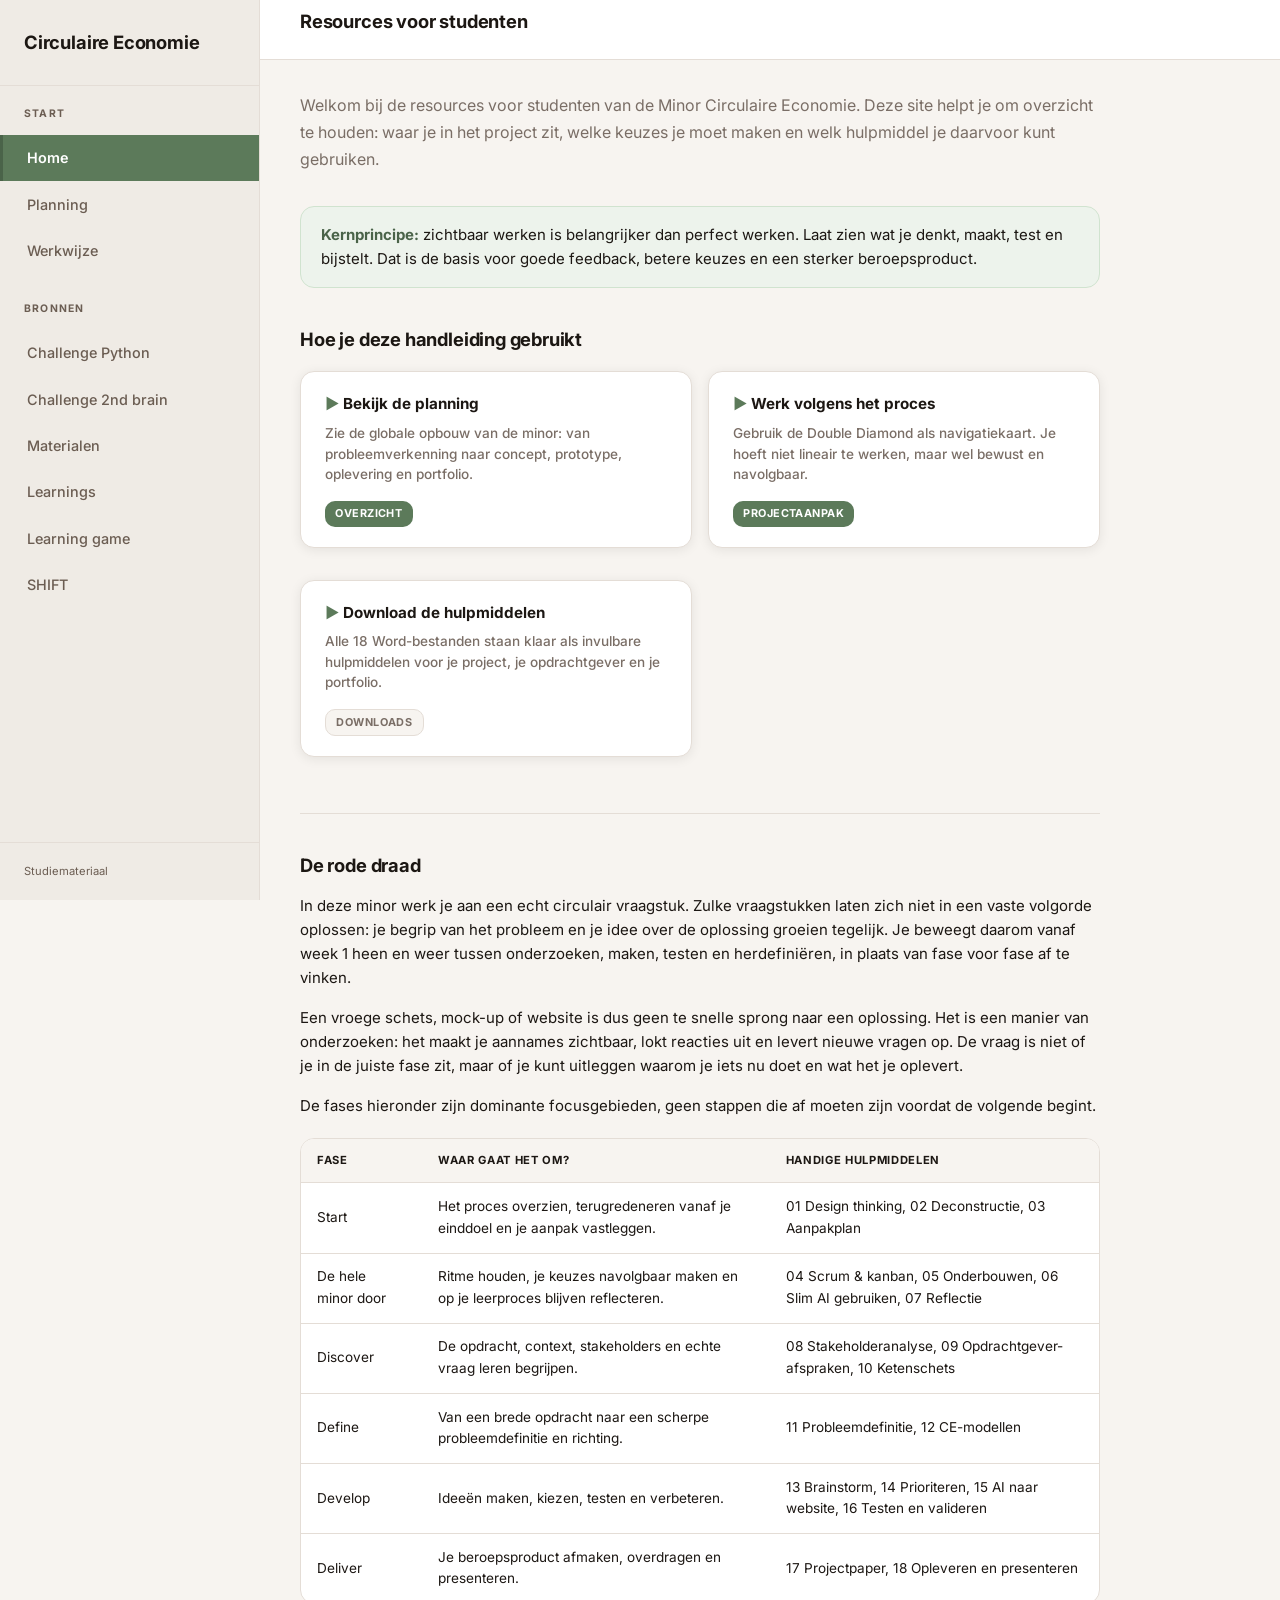
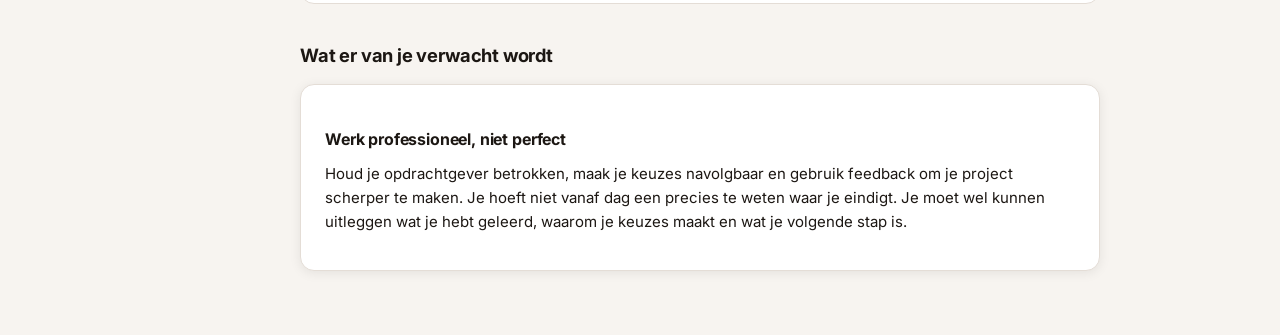
==== commit 57e13e02: "Link SHIFT from the student handbook" ====
--- a/index.html
+++ b/index.html
@@ -28,7 +28,7 @@
         <div class="nav-section">
           <div class="nav-section-title">Bronnen</div>
           <a href="challenge.html" class="nav-link">Challenge Python</a><a href="2nd-brain.html" class="nav-link">Challenge 2nd brain</a><a href="materialen.html" class="nav-link">Materialen</a>
-          <a href="learnings.html" class="nav-link">Learnings</a><a href="game.html" class="nav-link">Learning game</a>
+          <a href="learnings.html" class="nav-link">Learnings</a><a href="game.html" class="nav-link">Learning game</a><a href="shift/" class="nav-link">SHIFT</a>
         </div>
       </nav>
       <div class="sidebar-footer">Studiemateriaal</div>
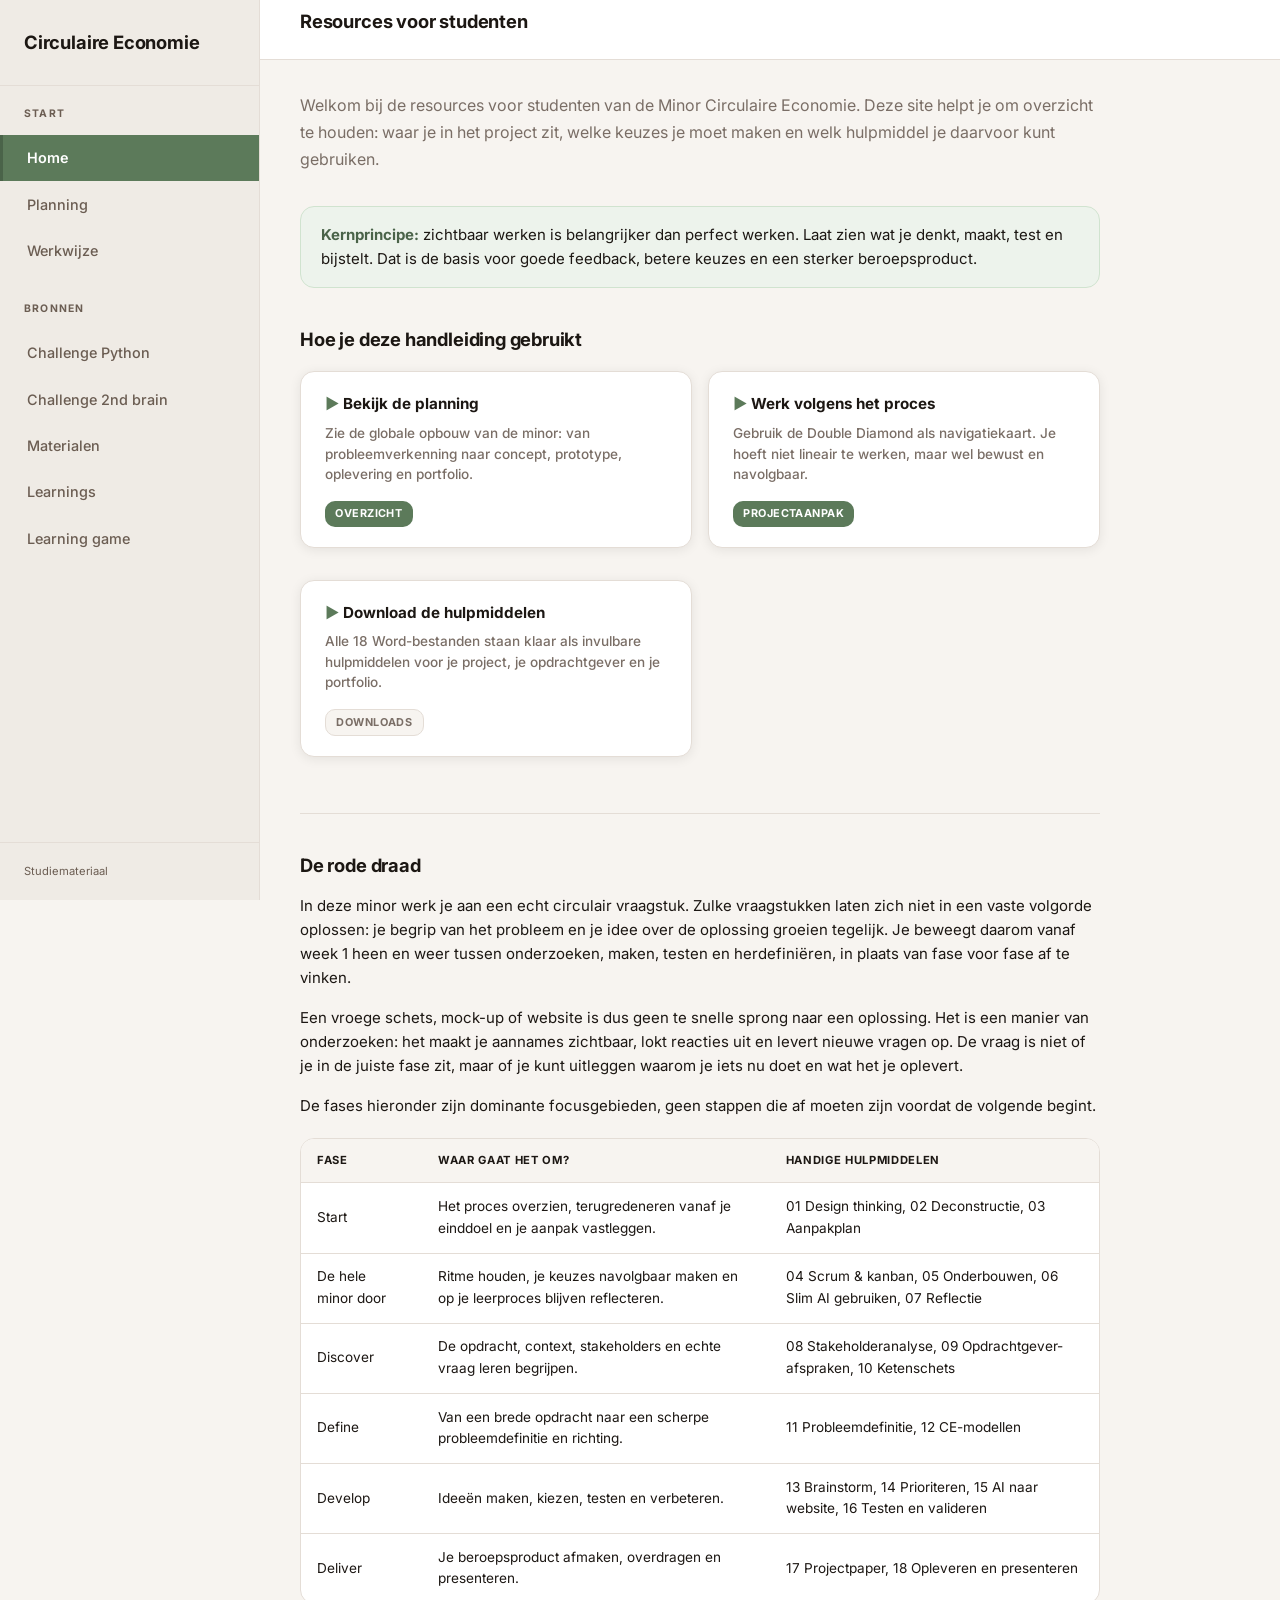
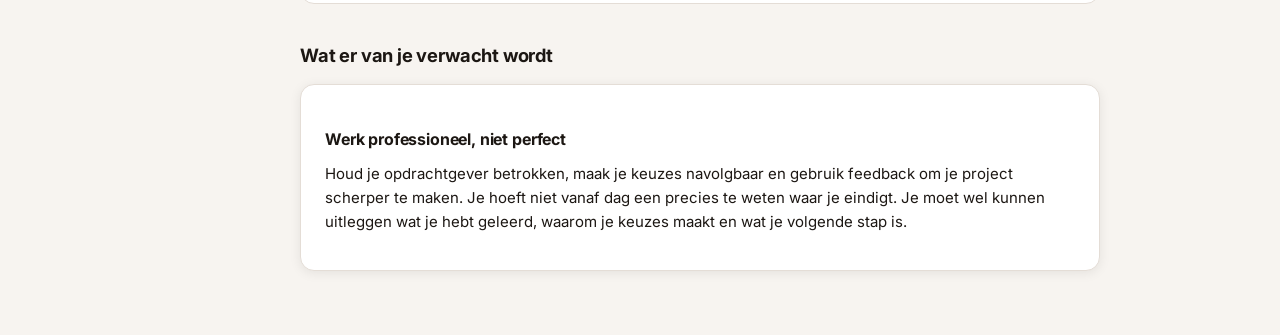
==== commit 0dede270: "Remove SHIFT game from handbook and redirect existing invitations" ====
--- a/index.html
+++ b/index.html
@@ -28,7 +28,7 @@
         <div class="nav-section">
           <div class="nav-section-title">Bronnen</div>
           <a href="challenge.html" class="nav-link">Challenge Python</a><a href="2nd-brain.html" class="nav-link">Challenge 2nd brain</a><a href="materialen.html" class="nav-link">Materialen</a>
-          <a href="learnings.html" class="nav-link">Learnings</a><a href="game.html" class="nav-link">Learning game</a><a href="shift/" class="nav-link">SHIFT</a>
+          <a href="learnings.html" class="nav-link">Learnings</a><a href="game.html" class="nav-link">Learning game</a>
         </div>
       </nav>
       <div class="sidebar-footer">Studiemateriaal</div>
